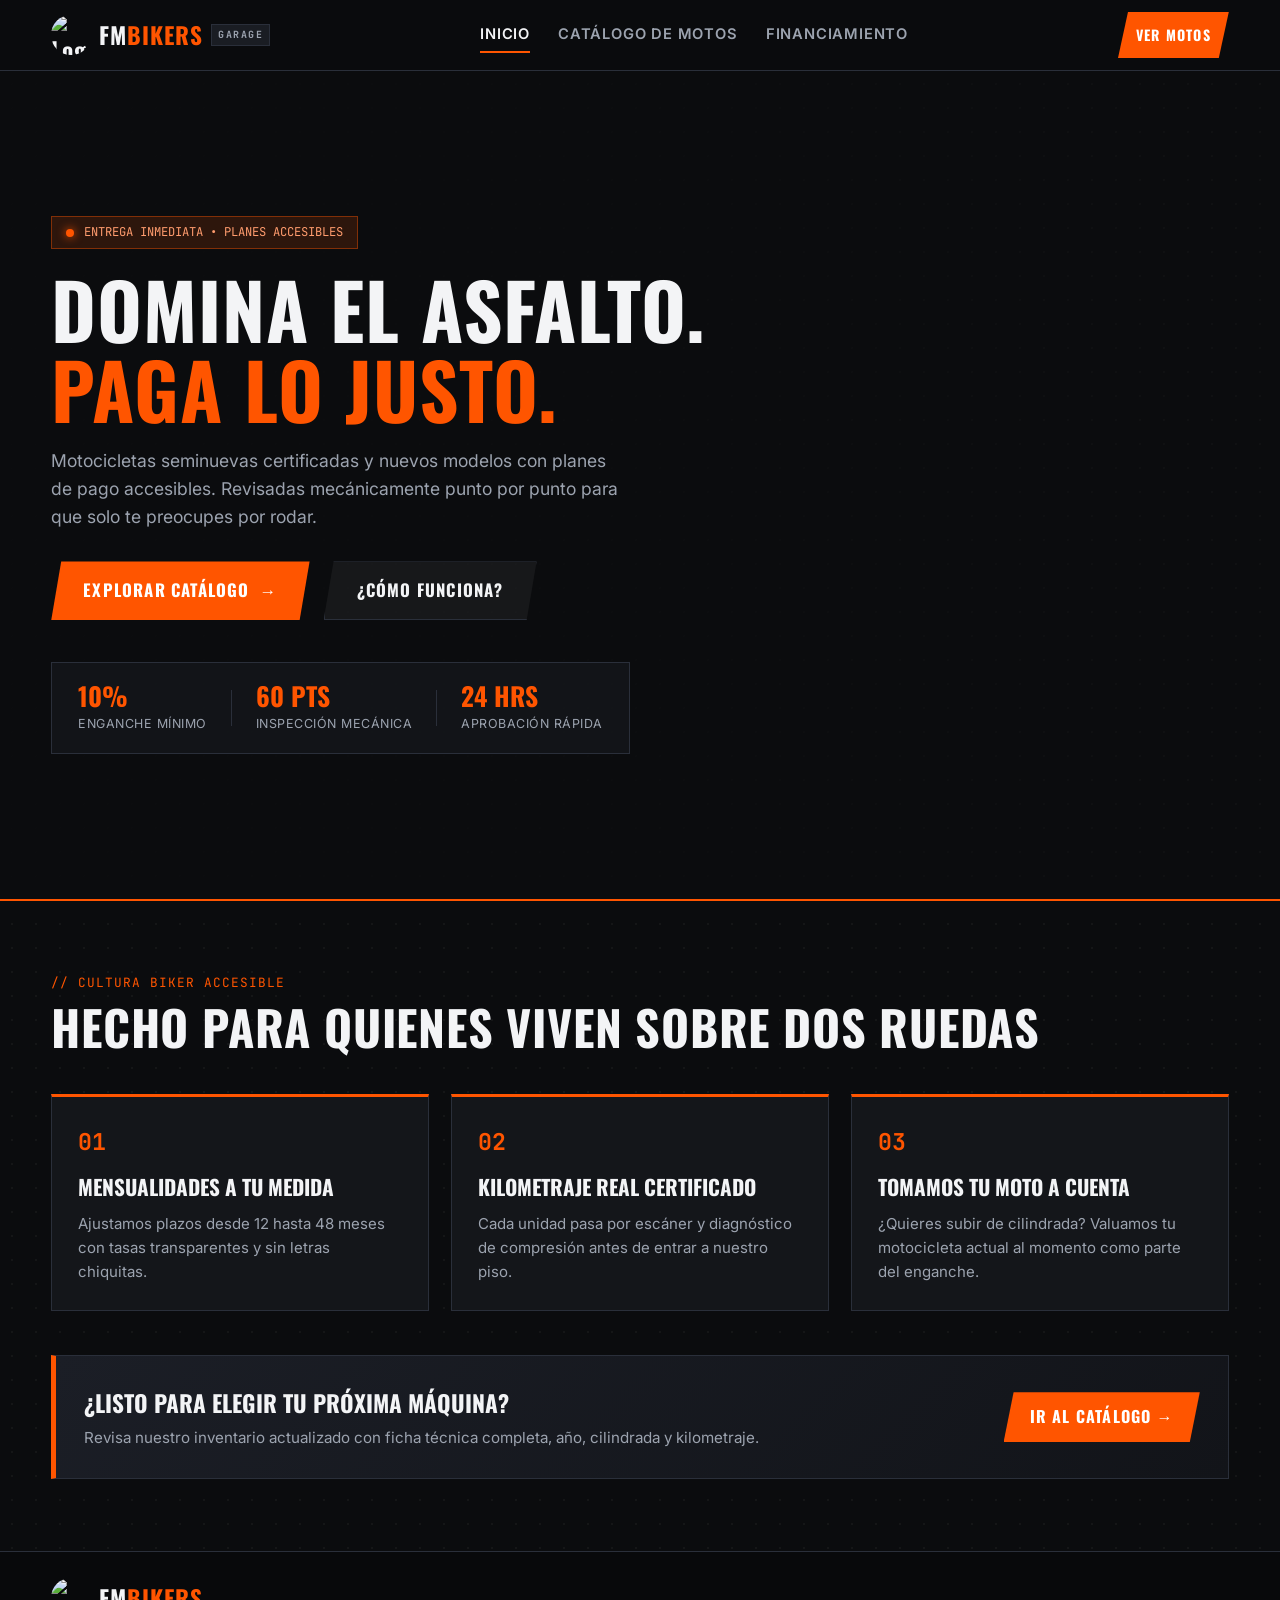
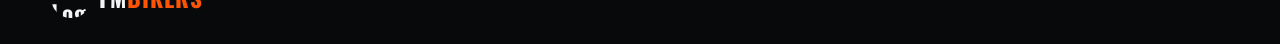
==== index.html @ c12d512a "Add files via upload" ====
<!DOCTYPE html>
<html lang="es">
<head>
  <meta charset="UTF-8" />
  <meta name="viewport" content="width=device-width, initial-scale=1.0" />
  <title>FMBIKERS | Motocicletas Accesibles</title>
  <link rel="preconnect" href="https://fonts.googleapis.com">
  <link rel="preconnect" href="https://fonts.gstatic.com" crossorigin>
  <link href="https://fonts.googleapis.com/css2?family=Inter:wght@400;500;600;700&family=JetBrains+Mono:wght@500;700&family=Oswald:wght@600;700&display=swap" rel="stylesheet">
  <link rel="stylesheet" href="styles.css" />
</head>
<body>
  <header class="navbar">
    <div class="container nav-container">
    <a href="index.html" class="brand">
        <img src="imagenes/logo.jpeg" alt="Logo FMBIKERS" class="brand-logo" />
        <span class="brand-name">FM<span class="accent">BIKERS</span></span>
        <span class="brand-tag">GARAGE</span>
    </a>

      <nav class="nav-links" id="navLinks">
        <a href="index.html" class="active">Inicio</a>
        <a href="productos.html">Catálogo de Motos</a>
        <a href="#beneficios">Financiamiento</a>
        <a href="productos.html" class="mobile-only-cta">Explorar Inventario →</a>
      </nav>

      <div class="nav-actions">
        <a href="productos.html" class="btn btn-primary btn-sm desktop-cta">Ver Motos</a>
        <button class="menu-toggle" id="menuToggle" aria-label="Abrir menú de navegación" aria-expanded="false">
          <span class="bar"></span>
          <span class="bar"></span>
          <span class="bar"></span>
        </button>
      </div>
    </div>
  </header>

  <section class="hero">
    <div class="hero-overlay"></div>
    <div class="container hero-content">
      <div class="hero-badge">
        <span class="pulse-dot"></span> ENTREGA INMEDIATA • PLANES ACCESIBLES
      </div>
      <h1 class="hero-title">
        DOMINA EL ASFALTO.<br />
        <span class="accent">PAGA LO JUSTO.</span>
      </h1>
      <p class="hero-subtitle">
        Motocicletas seminuevas certificadas y nuevos modelos con planes de pago accesibles. 
        Revisadas mecánicamente punto por punto para que solo te preocupes por rodar.
      </p>

      <div class="hero-actions">
        <a href="productos.html" class="btn btn-primary btn-lg">
          Explorar Catálogo
          <span class="arrow">→</span>
        </a>
        <a href="#beneficios" class="btn btn-outline btn-lg">¿Cómo funciona?</a>
      </div>

      <div class="hero-stats">
        <div class="stat-item">
          <span class="stat-value">10%</span>
          <span class="stat-label">Enganche mínimo</span>
        </div>
        <div class="stat-divider"></div>
        <div class="stat-item">
          <span class="stat-value">60 PTS</span>
          <span class="stat-label">Inspección mecánica</span>
        </div>
        <div class="stat-divider"></div>
        <div class="stat-item">
          <span class="stat-value">24 HRS</span>
          <span class="stat-label">Aprobación rápida</span>
        </div>
      </div>
    </div>
  </section>

  <section id="beneficios" class="features-section">
    <div class="container">
      <div class="section-header">
        <span class="section-kicker">// CULTURA BIKER ACCESIBLE</span>
        <h2>HECHO PARA QUIENES VIVEN SOBRE DOS RUEDAS</h2>
      </div>

      <div class="features-grid">
        <article class="feature-card">
          <div class="feature-number">01</div>
          <h3>Mensualidades a tu medida</h3>
          <p>Ajustamos plazos desde 12 hasta 48 meses con tasas transparentes y sin letras chiquitas.</p>
        </article>

        <article class="feature-card">
          <div class="feature-number">02</div>
          <h3>Kilometraje real certificado</h3>
          <p>Cada unidad pasa por escáner y diagnóstico de compresión antes de entrar a nuestro piso.</p>
        </article>

        <article class="feature-card">
          <div class="feature-number">03</div>
          <h3>Tomamos tu moto a cuenta</h3>
          <p>¿Quieres subir de cilindrada? Valuamos tu motocicleta actual al momento como parte del enganche.</p>
        </article>
      </div>

      <div class="cta-banner">
        <div>
          <h3>¿LISTO PARA ELEGIR TU PRÓXIMA MÁQUINA?</h3>
          <p>Revisa nuestro inventario actualizado con ficha técnica completa, año, cilindrada y kilometraje.</p>
        </div>
        <a href="productos.html" class="btn btn-primary">Ir al Catálogo →</a>
      </div>
    </div>
  </section>

  <!-- FOOTER -->
  <footer class="footer">
    <div class="container footer-content">
    <div class="brand">
        <img src="imagenes/logo.jpeg" alt="Logo FMBIKERS" class="brand-logo" />
        <span class="brand-name">FM<span class="accent">BIKERS</span></span>
    </div>
  </footer>

  <script src="japp.js"></script>
</body>
</html>
---- styles.css ----
:root {
  --bg-asphalt: #0b0c0e;
  --bg-steel: #14161a;
  --bg-card: #1a1d23;
  --border-metal: #2a2f3a;
  --accent-orange: #ff5500;
  --accent-orange-hover: #ff732c;
  --text-chrome: #f3f4f6;
  --text-muted: #9ca3af;
  --font-display: 'Oswald', sans-serif;
  --font-sans: 'Inter', sans-serif;
  --font-mono: 'JetBrains Mono', monospace;
}

* {
  margin: 0;
  padding: 0;
  box-sizing: border-box;
  -webkit-tap-highlight-color: transparent;
}

html {
  scroll-behavior: smooth;
}

body {
  background-color: var(--bg-asphalt);
  color: var(--text-chrome);
  font-family: var(--font-sans);
  line-height: 1.6;
  overflow-x: hidden;
  background-image: radial-gradient(rgba(255, 255, 255, 0.04) 1px, transparent 0);
  background-size: 24px 24px;
}

.container {
  width: 92%;
  max-width: 1200px;
  margin: 0 auto;
}

.accent {
  color: var(--accent-orange);
}

.hidden {
  display: none !important;
}

.navbar {
  position: sticky;
  top: 0;
  z-index: 100;
  background: rgba(11, 12, 14, 0.94);
  backdrop-filter: blur(12px);
  border-bottom: 1px solid var(--border-metal);
}

.nav-container {
  display: flex;
  align-items: center;
  justify-content: space-between;
  height: 70px;
}

.brand {
  display: flex;
  align-items: center;
  gap: 8px;
  text-decoration: none;
  color: var(--text-chrome);
  font-family: var(--font-display);
  font-size: 1.45rem;
  font-weight: 700;
  letter-spacing: 1px;
}

.brand-logo {
  width: 40px;
  height: 40px;
  object-fit: cover;
  border-radius: 50%;
  flex-shrink: 0;
}
.brand-tag {
  font-family: var(--font-mono);
  font-size: 0.62rem;
  background: var(--bg-card);
  border: 1px solid var(--border-metal);
  padding: 2px 6px;
  color: var(--text-muted);
  letter-spacing: 1.5px;
}

.nav-links {
  display: flex;
  align-items: center;
  gap: 28px;
}

.nav-links a {
  text-decoration: none;
  color: var(--text-muted);
  font-weight: 600;
  font-size: 0.92rem;
  text-transform: uppercase;
  letter-spacing: 0.8px;
  transition: color 0.2s ease;
  position: relative;
}

.nav-links a:hover,
.nav-links a.active {
  color: var(--text-chrome);
}

.nav-links a.active::after {
  content: '';
  position: absolute;
  bottom: -6px;
  left: 0;
  width: 100%;
  height: 2px;
  background: var(--accent-orange);
}

.mobile-only-cta {
  display: none;
}

.nav-actions {
  display: flex;
  align-items: center;
  gap: 12px;
}

.menu-toggle {
  display: none;
  flex-direction: column;
  justify-content: center;
  align-items: center;
  gap: 5px;
  width: 44px;
  height: 44px;
  background: var(--bg-card);
  border: 1px solid var(--border-metal);
  cursor: pointer;
}

.menu-toggle .bar {
  width: 22px;
  height: 2px;
  background: var(--text-chrome);
  transition: transform 0.25s ease, opacity 0.25s ease;
}

.menu-toggle.open .bar:nth-child(1) {
  transform: translateY(7px) rotate(45deg);
}

.menu-toggle.open .bar:nth-child(2) {
  opacity: 0;
}

.menu-toggle.open .bar:nth-child(3) {
  transform: translateY(-7px) rotate(-45deg);
}

.btn {
  display: inline-flex;
  align-items: center;
  justify-content: center;
  gap: 10px;
  min-height: 46px;
  font-family: var(--font-display);
  font-weight: 700;
  text-transform: uppercase;
  letter-spacing: 1.2px;
  text-decoration: none;
  border: none;
  cursor: pointer;
  transition: all 0.25s ease;
  clip-path: polygon(10px 0, 100% 0, calc(100% - 10px) 100%, 0 100%);
}

.btn-primary {
  background: var(--accent-orange);
  color: #fff;
  padding: 12px 26px;
}

.btn-primary:hover {
  background: var(--accent-orange-hover);
  transform: translateY(-2px);
}

.btn-outline {
  background: rgba(255, 255, 255, 0.05);
  color: var(--text-chrome);
  border: 1px solid var(--border-metal);
  padding: 12px 26px;
}

.btn-outline:hover {
  border-color: var(--accent-orange);
  color: var(--accent-orange);
}

.btn-sm {
  padding: 8px 18px;
  font-size: 0.88rem;
}

.btn-lg {
  padding: 15px 32px;
  font-size: 1.05rem;
}

.btn-block {
  width: 100%;
  padding: 15px;
  font-size: 1.05rem;
}

.hero {
  position: relative;
  min-height: calc(100vh - 70px);
  display: flex;
  align-items: center;
  background: url('https://images.unsplash.com/photo-1558981806-ec527fa84c39?auto=format&fit=crop&w=1600&q=80') center/cover no-repeat;
  border-bottom: 2px solid var(--accent-orange);
}

.hero-overlay {
  position: absolute;
  inset: 0;
  background: linear-gradient(
    90deg,
    rgba(11, 12, 14, 0.96) 0%,
    rgba(11, 12, 14, 0.84) 55%,
    rgba(11, 12, 14, 0.45) 100%
  );
}

.hero-content {
  position: relative;
  z-index: 2;
  padding: 56px 0;
}

.hero-badge {
  display: inline-flex;
  align-items: center;
  gap: 10px;
  font-family: var(--font-mono);
  font-size: 0.76rem;
  background: rgba(255, 85, 0, 0.14);
  border: 1px solid rgba(255, 85, 0, 0.4);
  color: #ff9c6e;
  padding: 6px 14px;
  margin-bottom: 20px;
}

.pulse-dot {
  flex-shrink: 0;
  width: 8px;
  height: 8px;
  background: var(--accent-orange);
  border-radius: 50%;
  box-shadow: 0 0 10px var(--accent-orange);
}

.hero-title {
  font-family: var(--font-display);
  font-size: clamp(2.4rem, 6vw, 5.2rem);
  line-height: 1.04;
  text-transform: uppercase;
  margin-bottom: 18px;
  letter-spacing: 1px;
}

.hero-subtitle {
  max-width: 580px;
  color: var(--text-muted);
  font-size: clamp(0.98rem, 2.2vw, 1.1rem);
  margin-bottom: 30px;
}

.hero-actions {
  display: flex;
  flex-wrap: wrap;
  gap: 14px;
  margin-bottom: 42px;
}

.hero-stats {
  display: inline-flex;
  flex-wrap: wrap;
  align-items: center;
  gap: 24px;
  background: rgba(20, 22, 26, 0.88);
  border: 1px solid var(--border-metal);
  padding: 18px 26px;
}

.stat-value {
  display: block;
  font-family: var(--font-display);
  font-size: 1.6rem;
  font-weight: 700;
  color: var(--accent-orange);
  line-height: 1.1;
}

.stat-label {
  font-size: 0.78rem;
  color: var(--text-muted);
  text-transform: uppercase;
  letter-spacing: 0.5px;
}

.stat-divider {
  width: 1px;
  height: 36px;
  background: var(--border-metal);
}

.features-section {
  padding: 72px 0;
}

.section-header {
  margin-bottom: 40px;
}

.section-kicker {
  display: block;
  font-family: var(--font-mono);
  font-size: 0.8rem;
  color: var(--accent-orange);
  margin-bottom: 8px;
  letter-spacing: 1px;
}

.section-header h2,
.catalog-header h1 {
  font-family: var(--font-display);
  font-size: clamp(1.85rem, 4.5vw, 3rem);
  line-height: 1.1;
  text-transform: uppercase;
  letter-spacing: 0.8px;
}

.features-grid {
  display: grid;
  grid-template-columns: repeat(auto-fit, minmax(260px, 1fr));
  gap: 22px;
  margin-bottom: 44px;
}

.feature-card {
  background: var(--bg-steel);
  border: 1px solid var(--border-metal);
  border-top: 3px solid var(--accent-orange);
  padding: 26px;
  transition: transform 0.25s ease;
}

.feature-card:hover {
  transform: translateY(-5px);
}

.feature-number {
  font-family: var(--font-mono);
  font-size: 1.45rem;
  font-weight: 700;
  color: var(--accent-orange);
  margin-bottom: 10px;
}

.feature-card h3 {
  font-family: var(--font-display);
  font-size: 1.32rem;
  text-transform: uppercase;
  margin-bottom: 8px;
}

.feature-card p {
  color: var(--text-muted);
  font-size: 0.94rem;
}

.cta-banner {
  background: linear-gradient(135deg, #1b1e26 0%, #121419 100%);
  border: 1px solid var(--border-metal);
  border-left: 5px solid var(--accent-orange);
  padding: 28px;
  display: flex;
  flex-wrap: wrap;
  align-items: center;
  justify-content: space-between;
  gap: 20px;
}

.cta-banner h3 {
  font-family: var(--font-display);
  font-size: 1.45rem;
  margin-bottom: 4px;
}

.cta-banner p {
  color: var(--text-muted);
  font-size: 0.95rem;
}

.catalog-header {
  padding: 46px 0 28px;
  background: linear-gradient(180deg, #13151a 0%, var(--bg-asphalt) 100%);
  border-bottom: 1px solid var(--border-metal);
}

.catalog-header p {
  color: var(--text-muted);
  max-width: 640px;
  margin-top: 8px;
  font-size: 0.96rem;
}

.filter-bar {
  display: flex;
  flex-wrap: wrap;
  gap: 10px;
  margin-top: 24px;
}

.filter-btn {
  min-height: 40px;
  background: var(--bg-steel);
  color: var(--text-muted);
  border: 1px solid var(--border-metal);
  padding: 8px 16px;
  font-family: var(--font-mono);
  font-size: 0.8rem;
  text-transform: uppercase;
  cursor: pointer;
  transition: all 0.2s ease;
}

.filter-btn:hover,
.filter-btn.active {
  background: var(--accent-orange);
  color: #fff;
  border-color: var(--accent-orange);
}

.catalog-section {
  padding: 40px 0 76px;
}

.moto-grid {
  display: grid;
  grid-template-columns: repeat(auto-fill, minmax(280px, 1fr));
  gap: 24px;
}

.moto-card {
  background: var(--bg-card);
  border: 1px solid var(--border-metal);
  overflow: hidden;
  cursor: pointer;
  transition: transform 0.25s ease, border-color 0.25s ease, box-shadow 0.25s ease;
  display: flex;
  flex-direction: column;
}

.moto-card:hover {
  transform: translateY(-6px);
  border-color: var(--accent-orange);
  box-shadow: 0 12px 28px rgba(255, 85, 0, 0.14);
}

.moto-img-wrap {
  position: relative;
  height: 210px;
  background: #0f1115;
  overflow: hidden;
}

.moto-img-wrap img {
  width: 100%;
  height: 100%;
  object-fit: cover;
  transition: transform 0.4s ease;
}

.moto-card:hover .moto-img-wrap img {
  transform: scale(1.06);
}

.moto-badge {
  position: absolute;
  top: 12px;
  left: 12px;
  background: rgba(11, 12, 14, 0.88);
  border-left: 3px solid var(--accent-orange);
  padding: 4px 10px;
  font-family: var(--font-mono);
  font-size: 0.72rem;
  text-transform: uppercase;
  letter-spacing: 1px;
}

.moto-card-body {
  padding: 18px;
  display: flex;
  flex-direction: column;
  justify-content: space-between;
  flex-grow: 1;
}

.moto-name {
  font-family: var(--font-display);
  font-size: 1.4rem;
  text-transform: uppercase;
  letter-spacing: 0.5px;
  margin-bottom: 12px;
}

.moto-card-footer {
  display: flex;
  align-items: center;
  justify-content: space-between;
  padding-top: 12px;
  border-top: 1px solid var(--border-metal);
  font-family: var(--font-mono);
  font-size: 0.82rem;
}

.moto-price-tag {
  color: var(--text-chrome);
  font-weight: 700;
}

.moto-inspect-link {
  color: var(--accent-orange);
  font-weight: 700;
}

.modal-backdrop {
  position: fixed;
  inset: 0;
  z-index: 1000;
  background: rgba(5, 6, 8, 0.88);
  backdrop-filter: blur(8px);
  display: flex;
  align-items: center;
  justify-content: center;
  padding: 16px;
  opacity: 0;
  pointer-events: none;
  transition: opacity 0.25s ease;
}

.modal-backdrop.open {
  opacity: 1;
  pointer-events: auto;
}

.modal-card {
  position: relative;
  background: var(--bg-steel);
  border: 1px solid var(--border-metal);
  border-top: 4px solid var(--accent-orange);
  width: 100%;
  max-width: 920px;
  max-height: 90vh;
  overflow-y: auto;
  transform: translateY(20px);
  transition: transform 0.25s ease;
}

.modal-backdrop.open .modal-card {
  transform: translateY(0);
}

.modal-close {
  position: sticky;
  top: 12px;
  float: right;
  margin: 12px 12px -44px 0;
  z-index: 20;
  width: 42px;
  height: 42px;
  background: rgba(11, 12, 14, 0.94);
  border: 1px solid var(--border-metal);
  color: var(--text-chrome);
  font-size: 1.15rem;
  cursor: pointer;
  transition: background 0.2s ease;
}

.modal-close:hover {
  background: var(--accent-orange);
  border-color: var(--accent-orange);
}

.modal-grid {
  display: grid;
  grid-template-columns: 1fr 1.15fr;
  clear: both;
}

.modal-image-wrap {
  position: relative;
  background: #0b0c0e;
  min-height: 300px;
}

.modal-image-wrap img {
  width: 100%;
  height: 100%;
  object-fit: cover;
}

.modal-category-badge {
  position: absolute;
  top: 14px;
  left: 14px;
  background: var(--accent-orange);
  color: #fff;
  font-family: var(--font-mono);
  font-size: 0.74rem;
  font-weight: 700;
  padding: 5px 12px;
  text-transform: uppercase;
}

.modal-info {
  padding: 28px;
}

.modal-info h2 {
  font-family: var(--font-display);
  font-size: clamp(1.55rem, 3.5vw, 2rem);
  text-transform: uppercase;
  line-height: 1.1;
  margin-bottom: 10px;
}

.modal-desc {
  color: var(--text-muted);
  font-size: 0.92rem;
  margin-bottom: 18px;
}

.specs-grid {
  display: grid;
  grid-template-columns: repeat(2, 1fr);
  gap: 10px;
  margin-bottom: 20px;
}

.spec-box {
  background: var(--bg-asphalt);
  border: 1px solid var(--border-metal);
  padding: 10px 12px;
}

.spec-label {
  display: block;
  font-family: var(--font-mono);
  font-size: 0.68rem;
  color: var(--text-muted);
  letter-spacing: 0.8px;
}

.spec-value {
  font-family: var(--font-mono);
  font-size: 0.92rem;
  font-weight: 700;
  color: var(--text-chrome);
  word-break: break-word;
}

.pricing-panel {
  display: flex;
  align-items: center;
  justify-content: space-between;
  gap: 12px;
  background: rgba(255, 85, 0, 0.08);
  border: 1px solid rgba(255, 85, 0, 0.35);
  padding: 14px 16px;
  margin-bottom: 18px;
}

.price-label {
  display: block;
  font-family: var(--font-mono);
  font-size: 0.68rem;
  color: var(--text-muted);
}

.price-total {
  font-family: var(--font-display);
  font-size: 1.45rem;
  font-weight: 700;
}

.price-monthly-box {
  text-align: right;
}

.price-monthly {
  font-family: var(--font-display);
  font-size: 1.4rem;
  font-weight: 700;
  color: var(--accent-orange);
}

.back-link-btn {
  background: none;
  border: none;
  color: var(--text-muted);
  font-family: var(--font-mono);
  font-size: 0.78rem;
  text-transform: uppercase;
  cursor: pointer;
  margin-bottom: 14px;
  padding: 4px 0;
  transition: color 0.2s ease;
}

.back-link-btn:hover {
  color: var(--accent-orange);
}

.garage-form {
  display: flex;
  flex-direction: column;
  gap: 16px;
}

.form-group {
  display: flex;
  flex-direction: column;
  gap: 6px;
}

.form-group label {
  font-family: var(--font-mono);
  font-size: 0.74rem;
  font-weight: 700;
  color: var(--text-chrome);
  letter-spacing: 0.8px;
}

.garage-form input {
  width: 100%;
  min-height: 48px;
  background: var(--bg-asphalt);
  border: 1px solid var(--border-metal);
  color: var(--text-chrome);
  font-family: var(--font-sans);
  font-size: 16px;
  padding: 12px 14px;
  outline: none;
  transition: border-color 0.2s ease, box-shadow 0.2s ease;
}

.garage-form input::placeholder {
  color: #5b6270;
}

.garage-form input:focus {
  border-color: var(--accent-orange);
  box-shadow: 0 0 0 2px rgba(255, 85, 0, 0.2);
}

.input-prefix-wrap {
  position: relative;
  display: flex;
  align-items: center;
}

.input-prefix {
  position: absolute;
  left: 14px;
  font-family: var(--font-mono);
  font-weight: 700;
  color: var(--accent-orange);
  pointer-events: none;
}

.input-prefix-wrap input {
  padding-left: 32px;
  font-family: var(--font-mono);
}

.success-badge {
  display: inline-block;
  font-family: var(--font-mono);
  font-size: 0.75rem;
  font-weight: 700;
  background: rgba(34, 197, 94, 0.14);
  border: 1px solid rgba(34, 197, 94, 0.45);
  color: #4ade80;
  padding: 5px 12px;
  margin-bottom: 14px;
}

.receipt-box {
  background: var(--bg-asphalt);
  border: 1px solid var(--border-metal);
  border-left: 3px solid #4ade80;
  padding: 16px;
  margin-bottom: 20px;
  display: flex;
  flex-direction: column;
  gap: 10px;
}

.receipt-row {
  display: flex;
  justify-content: space-between;
  align-items: center;
  gap: 12px;
  font-family: var(--font-mono);
  font-size: 0.8rem;
  border-bottom: 1px dashed var(--border-metal);
  padding-bottom: 8px;
}

.receipt-row:last-child {
  border-bottom: none;
  padding-bottom: 0;
}

.receipt-row span {
  color: var(--text-muted);
}

.footer {
  border-top: 1px solid var(--border-metal);
  padding: 26px 0;
  background: #08090b;
}

.footer-content {
  display: flex;
  flex-wrap: wrap;
  align-items: center;
  justify-content: space-between;
  gap: 14px;
  color: var(--text-muted);
  font-size: 0.86rem;
}

@media (max-width: 768px) {
  .desktop-cta {
    display: none;
  }

  .menu-toggle {
    display: flex;
  }

  .nav-links {
    display: none;
    position: absolute;
    top: 70px;
    left: 0;
    right: 0;
    background: rgba(11, 12, 14, 0.98);
    border-bottom: 2px solid var(--accent-orange);
    flex-direction: column;
    align-items: stretch;
    gap: 0;
    padding: 12px 4%;
  }

  .nav-links.open {
    display: flex;
  }

  .nav-links a {
    padding: 14px 8px;
    border-bottom: 1px solid var(--border-metal);
    font-size: 1rem;
  }

  .nav-links a:last-child {
    border-bottom: none;
  }

  .nav-links a.active::after {
    display: none;
  }

  .nav-links a.active {
    color: var(--accent-orange);
  }

  .mobile-only-cta {
    display: block;
    color: var(--accent-orange) !important;
    font-weight: 700;
  }

  .hero {
    min-height: auto;
    background-position: 65% center;
  }

  .hero-overlay {
    background: linear-gradient(
      180deg,
      rgba(11, 12, 14, 0.88) 0%,
      rgba(11, 12, 14, 0.94) 65%,
      rgba(11, 12, 14, 0.98) 100%
    );
  }

  .hero-content {
    padding: 44px 0;
  }

  .hero-stats {
    display: grid;
    grid-template-columns: repeat(3, 1fr);
    gap: 12px;
    width: 100%;
    padding: 16px;
    text-align: center;
  }

  .stat-divider {
    display: none;
  }

  .stat-value {
    font-size: 1.35rem;
  }

  .stat-label {
    font-size: 0.7rem;
  }

  .filter-bar {
    flex-wrap: nowrap;
    overflow-x: auto;
    padding-bottom: 8px;
    -webkit-overflow-scrolling: touch;
    scrollbar-width: none;
  }

  .filter-bar::-webkit-scrollbar {
    display: none;
  }

  .filter-btn {
    flex-shrink: 0;
  }

  .cta-banner {
    flex-direction: column;
    align-items: flex-start;
  }

  .cta-banner .btn {
    width: 100%;
  }

  .modal-grid {
    grid-template-columns: 1fr;
  }

  .modal-image-wrap {
    height: 210px;
    min-height: auto;
  }

  .modal-info {
    padding: 20px;
  }
}

@media (max-width: 480px) {
  .brand-tag {
    display: none;
  }

  .hero-actions {
    flex-direction: column;
    width: 100%;
  }

  .hero-actions .btn {
    width: 100%;
  }

  .moto-grid {
    grid-template-columns: 1fr;
  }

  .specs-grid {
    grid-template-columns: 1fr;
  }

  .pricing-panel {
    flex-direction: column;
    align-items: flex-start;
  }

  .price-monthly-box {
    text-align: left;
  }

  .receipt-row {
    flex-direction: column;
    align-items: flex-start;
    gap: 2px;
  }

  .footer-content {
    flex-direction: column;
    text-align: center;
  }
}
.btn-whatsapp {
  background: #25d366;
  color: #08090b;
}

.btn-whatsapp:hover {
  background: #2ee673;
  transform: translateY(-2px);
}

.success-actions {
  display: flex;
  flex-direction: column;
  gap: 10px;
}
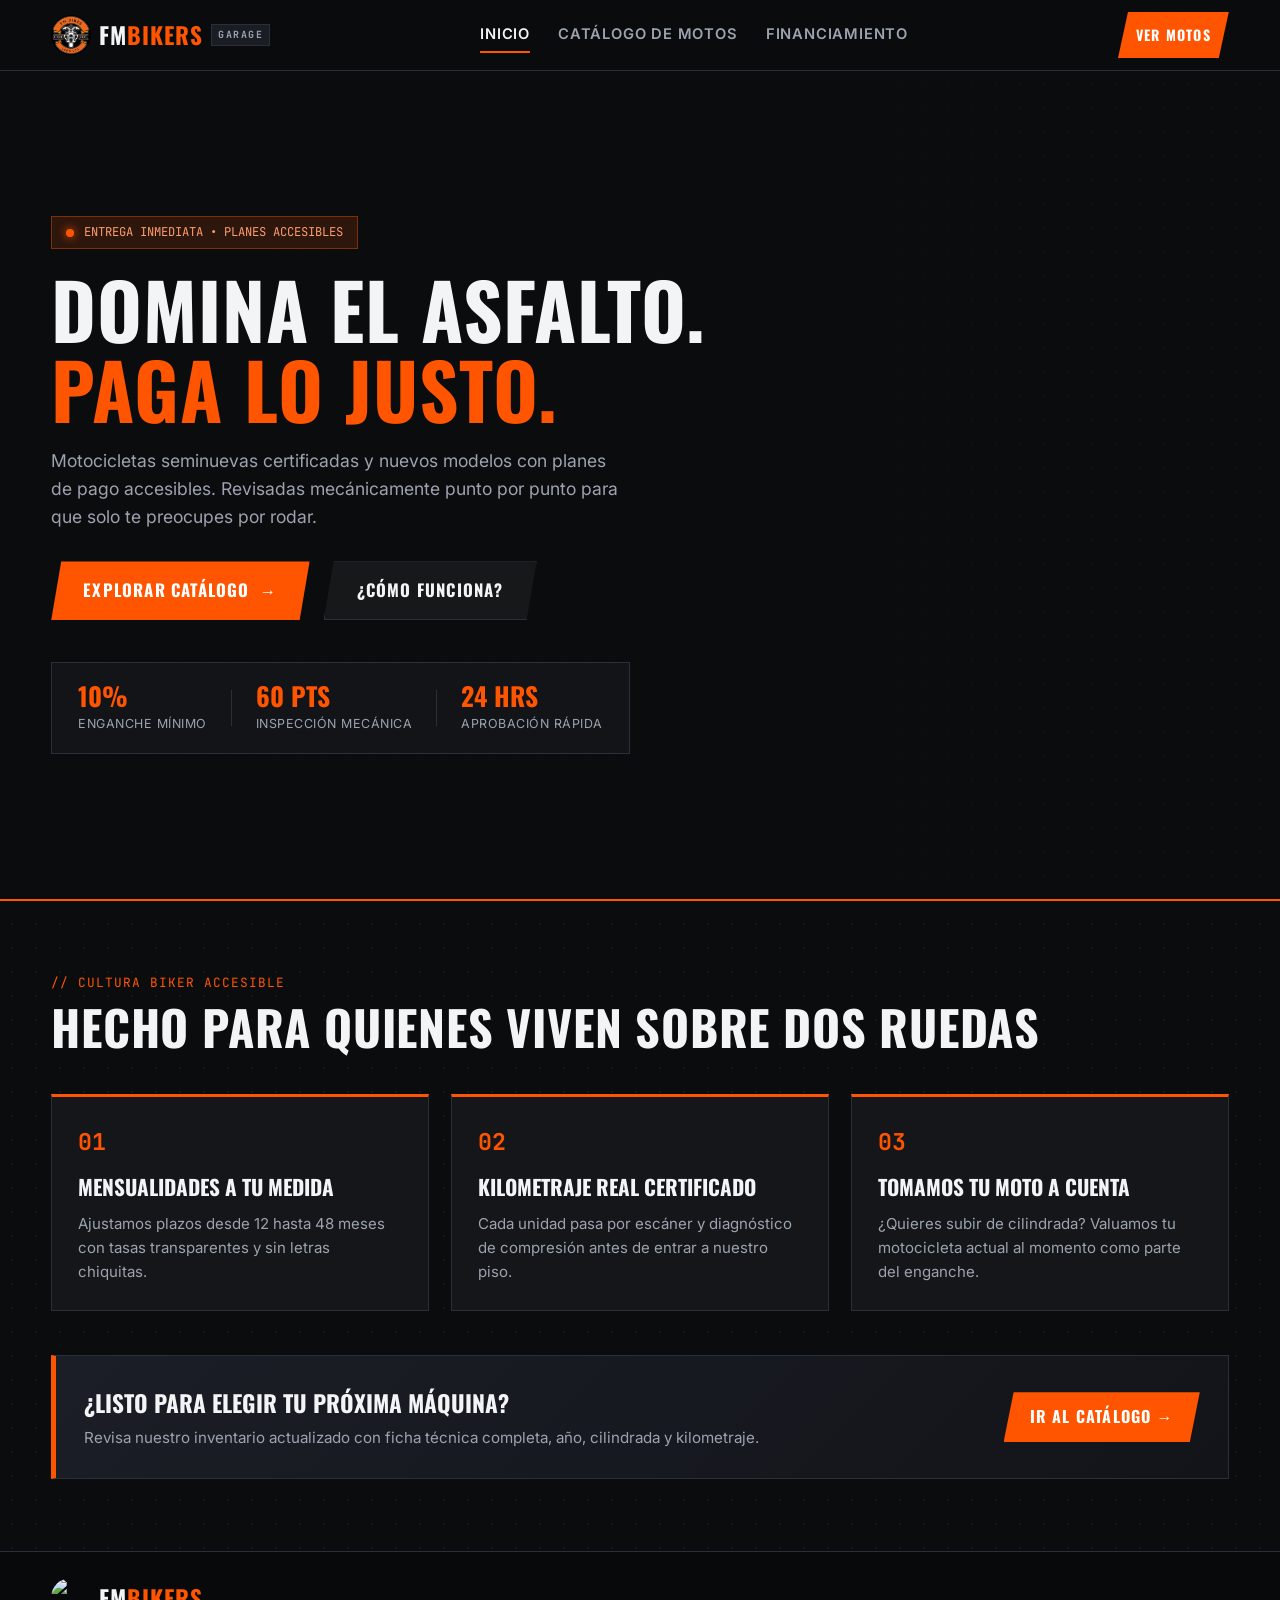
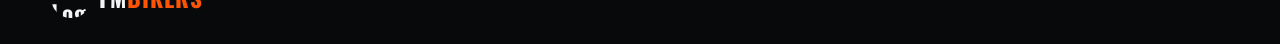
==== commit 70ff9637: "Add files via upload" ====
--- a/index.html
+++ b/index.html
@@ -13,7 +13,7 @@
   <header class="navbar">
     <div class="container nav-container">
     <a href="index.html" class="brand">
-        <img src="imagenes/logo.jpeg" alt="Logo FMBIKERS" class="brand-logo" />
+        <img src="logo.jpeg" alt="Logo FMBIKERS" class="brand-logo" />
         <span class="brand-name">FM<span class="accent">BIKERS</span></span>
         <span class="brand-tag">GARAGE</span>
     </a>
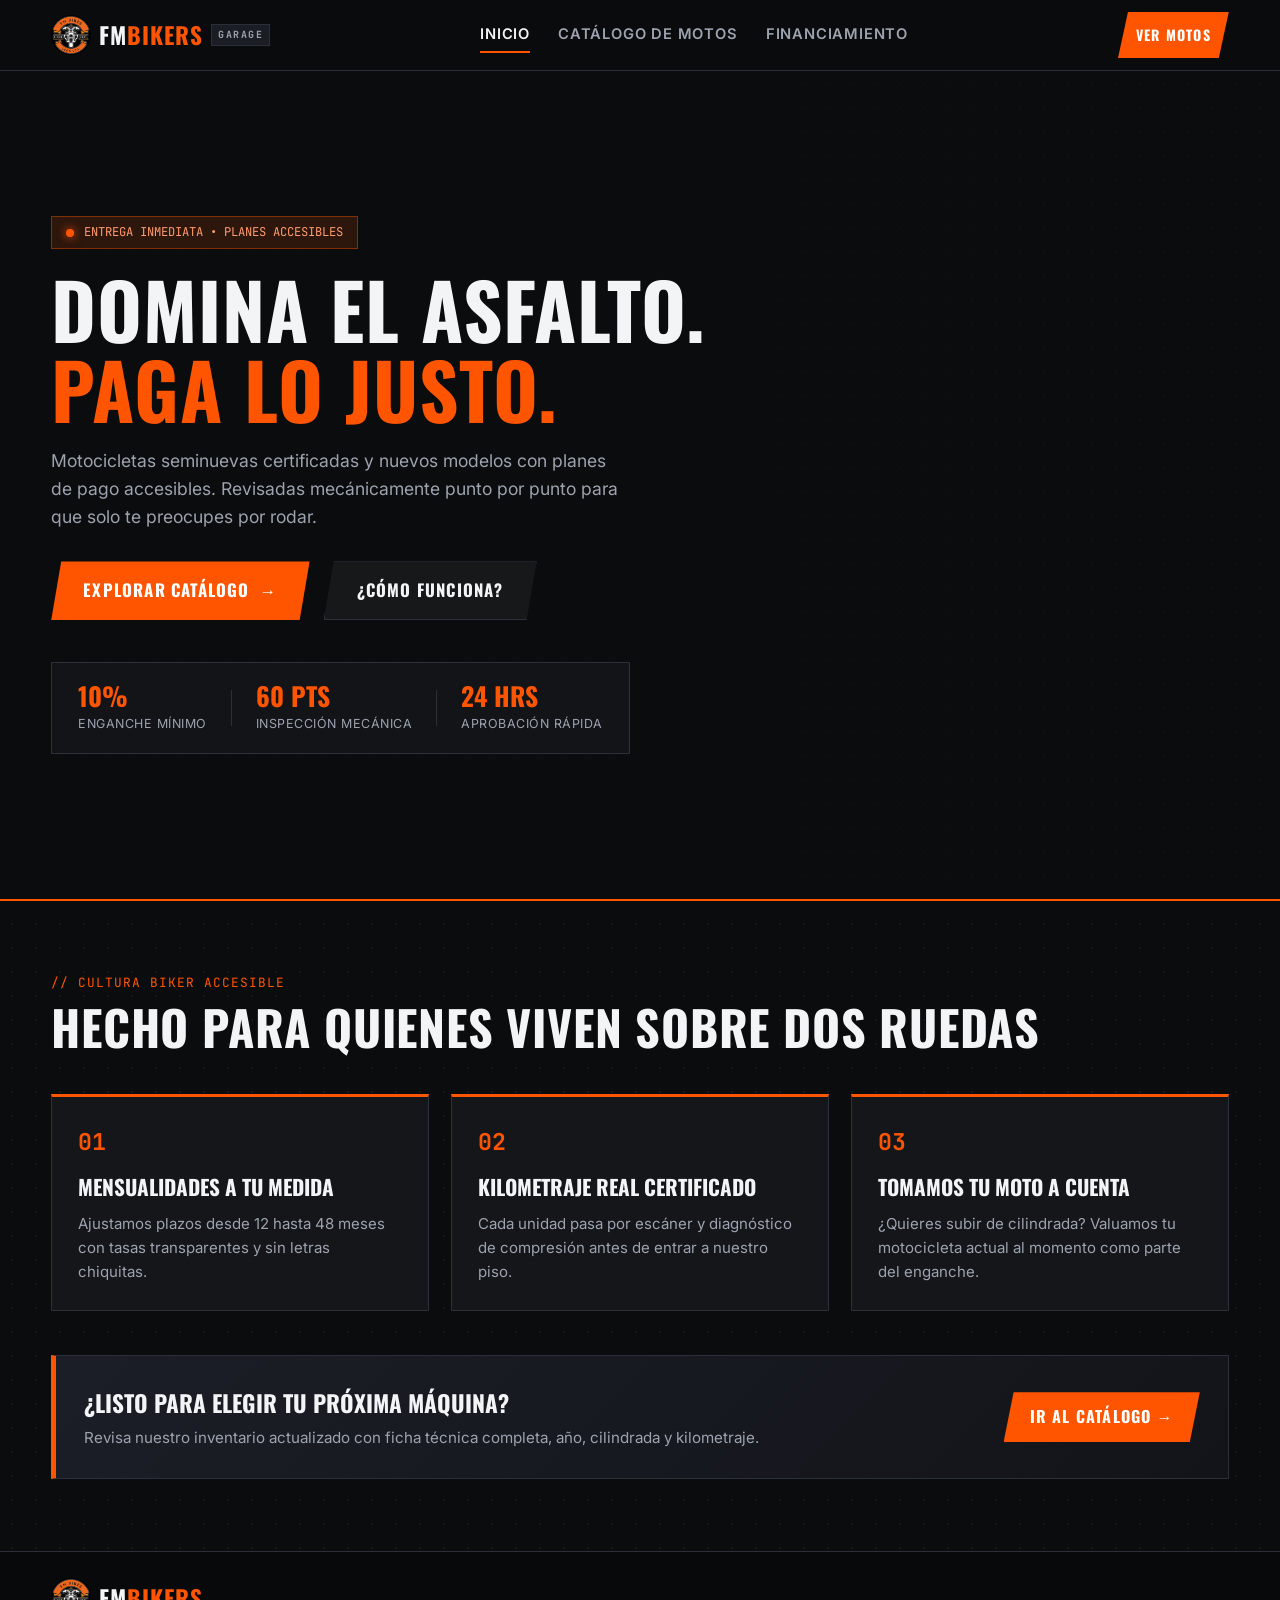
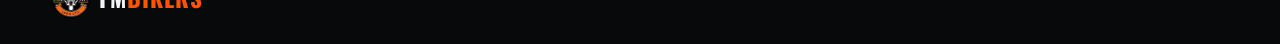
==== commit b0aca79b: "Add files via upload" ====
--- a/index.html
+++ b/index.html
@@ -119,7 +119,7 @@
   <footer class="footer">
     <div class="container footer-content">
     <div class="brand">
-        <img src="imagenes/logo.jpeg" alt="Logo FMBIKERS" class="brand-logo" />
+        <img src="logo.jpeg" alt="Logo FMBIKERS" class="brand-logo" />
         <span class="brand-name">FM<span class="accent">BIKERS</span></span>
     </div>
   </footer>
